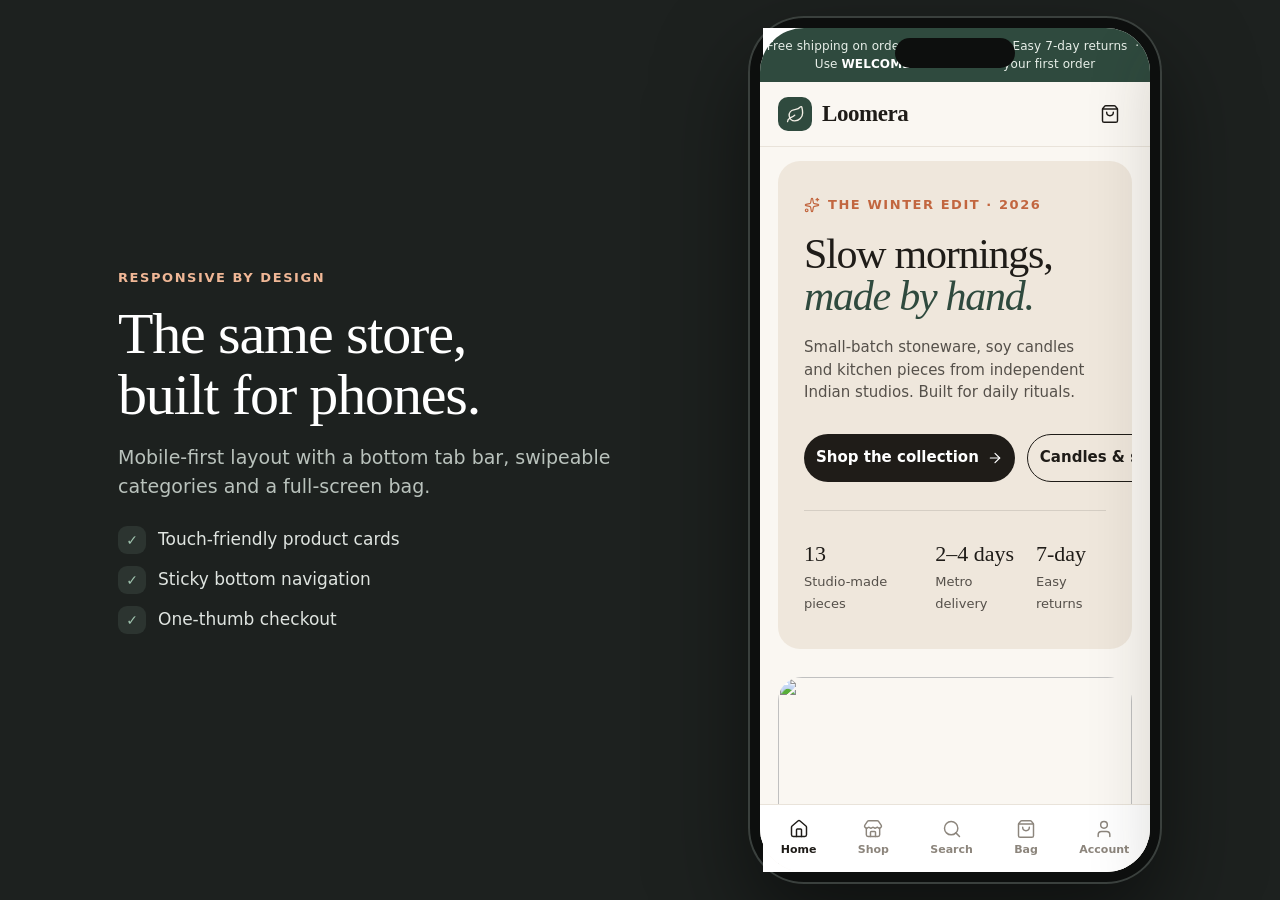
==== app/showcase.html @ d0f34fd9 "Add storefront app source" ====
<!doctype html>
<html><head><meta charset="utf-8"><link rel="stylesheet" href="styles.css">
<style>
body{background:#1d211f;color:#fff;margin:0;height:100vh;overflow:hidden;display:flex;align-items:center;justify-content:center;gap:110px}
.txt{max-width:520px}
.txt .eyebrow{color:#f0b796}
.txt h2{font-family:Fraunces,serif;font-weight:500;font-size:58px;line-height:1.04;letter-spacing:-.02em;margin:16px 0 18px}
.txt p{color:#b9c2bc;font-size:19px;margin:0 0 26px}
.txt ul{list-style:none;padding:0;margin:0;display:grid;gap:12px}
.txt li{display:flex;gap:12px;align-items:center;color:#dfe4e0;font-size:17px}
.txt li b{width:28px;height:28px;border-radius:9px;background:#2c3430;display:grid;place-items:center;color:#9fc3ae;font-size:14px}
.phone{width:414px;height:868px;border-radius:56px;background:#0d0f0e;padding:12px;box-shadow:0 40px 90px rgba(0,0,0,.5),0 0 0 2px #3a403d inset}
.phone iframe{width:390px;height:844px;border:0;border-radius:44px;background:#faf7f2;display:block}
.notch{position:absolute;width:120px;height:30px;background:#0d0f0e;border-radius:20px;left:50%;transform:translateX(-50%);top:22px;z-index:3}
.pw{position:relative}
</style></head>
<body>
<div class="txt">
  <span class="eyebrow">Responsive by design</span>
  <h2>The same store,<br>built for phones.</h2>
  <p>Mobile-first layout with a bottom tab bar, swipeable categories and a full-screen bag.</p>
  <ul><li><b>✓</b>Touch-friendly product cards</li><li><b>✓</b>Sticky bottom navigation</li><li><b>✓</b>One-thumb checkout</li></ul>
</div>
<div class="pw"><div class="notch"></div><div class="phone"><iframe id="ph" src="index.html#/"></iframe></div></div>
</body></html>
---- app/styles.css ----
@font-face{font-family:Jakarta;src:url(fonts/plus-jakarta-sans-latin-400-normal.woff2) format('woff2');font-weight:400}
@font-face{font-family:Jakarta;src:url(fonts/plus-jakarta-sans-latin-500-normal.woff2) format('woff2');font-weight:500}
@font-face{font-family:Jakarta;src:url(fonts/plus-jakarta-sans-latin-600-normal.woff2) format('woff2');font-weight:600}
@font-face{font-family:Jakarta;src:url(fonts/plus-jakarta-sans-latin-700-normal.woff2) format('woff2');font-weight:700}
@font-face{font-family:Jakarta;src:url(fonts/plus-jakarta-sans-latin-800-normal.woff2) format('woff2');font-weight:800}
@font-face{font-family:Fraunces;src:url(fonts/fraunces-latin-400-normal.woff2) format('woff2');font-weight:400}
@font-face{font-family:Fraunces;src:url(fonts/fraunces-latin-500-normal.woff2) format('woff2');font-weight:500}
@font-face{font-family:Fraunces;src:url(fonts/fraunces-latin-600-normal.woff2) format('woff2');font-weight:600}
@font-face{font-family:Fraunces;src:url(fonts/fraunces-latin-400-italic.woff2) format('woff2');font-weight:400;font-style:italic}

:root{
  --bg:#faf7f2;--paper:#ffffff;--ink:#1f1c18;--ink2:#55504a;--ink3:#8c857c;--line:#e9e3da;--line2:#f1ece5;
  --brand:#2f4a3e;--brand2:#3f6152;--brand-soft:#e5ece7;--accent:#c2663f;--accent-soft:#f7e6dc;
  --ok:#2e7d55;--ok-soft:#e3f2e9;--warn:#b7791f;--warn-soft:#fbf0dc;--info:#3361a8;--info-soft:#e4ecf8;--bad:#b3403a;--bad-soft:#f8e3e1;
  --r:14px;--r2:20px;--sh:0 1px 2px rgba(31,28,24,.05),0 8px 24px rgba(31,28,24,.06);--sh2:0 24px 60px rgba(31,28,24,.16);
}
*{box-sizing:border-box}
html,body{margin:0}
body{font-family:Jakarta,system-ui,sans-serif;background:var(--bg);color:var(--ink);font-size:15px;line-height:1.5;-webkit-font-smoothing:antialiased}
a{color:inherit;text-decoration:none}
button,input,select{font:inherit;color:inherit}
button{cursor:pointer;border:0;background:none}
.serif{font-family:Fraunces,Georgia,serif;letter-spacing:-.01em}
.wrap{max-width:1320px;margin:0 auto;padding:0 40px}
svg.i{width:20px;height:20px;stroke:currentColor;fill:none;stroke-width:1.75;stroke-linecap:round;stroke-linejoin:round;flex:none}
svg.i.sm{width:16px;height:16px}svg.i.xs{width:14px;height:14px}svg.i.lg{width:24px;height:24px}
.muted{color:var(--ink3)}
.hidden{display:none!important}

/* buttons */
.btn{display:inline-flex;align-items:center;justify-content:center;gap:8px;height:48px;padding:0 24px;border-radius:999px;font-weight:600;transition:.2s;white-space:nowrap}
.btn-dark{background:var(--ink);color:#fff}.btn-dark:hover{background:#000}
.btn-brand{background:var(--brand);color:#fff}.btn-brand:hover{background:var(--brand2)}
.btn-line{border:1.5px solid var(--ink);}
.btn-light{background:#fff;color:var(--ink)}
.btn-block{width:100%}
.btn:disabled{opacity:.5;cursor:default}
.chip{display:inline-flex;align-items:center;gap:6px;height:34px;padding:0 14px;border-radius:999px;border:1px solid var(--line);background:#fff;font-size:13.5px;font-weight:500}
.chip.on{background:var(--ink);color:#fff;border-color:var(--ink)}
.badge{display:inline-flex;align-items:center;height:24px;padding:0 10px;border-radius:999px;font-size:12px;font-weight:700;letter-spacing:.02em}

/* header */
.announce{background:var(--brand);color:#e8efe9;font-size:13px;text-align:center;padding:9px 0;letter-spacing:.01em}
.announce b{color:#fff}
header.top{position:sticky;top:0;z-index:40;background:rgba(250,247,242,.92);backdrop-filter:blur(12px);border-bottom:1px solid var(--line)}
header.top .wrap{display:flex;align-items:center;height:76px;gap:36px}
.logo{display:flex;align-items:center;gap:10px;font-family:Fraunces,serif;font-size:27px;font-weight:600;letter-spacing:-.02em}
.logo .mark{width:34px;height:34px;border-radius:10px;background:var(--brand);display:grid;place-items:center;color:#f3efe6}
.logo .mark svg{width:19px;height:19px}
nav.main{display:flex;gap:28px;font-weight:500;font-size:14.5px;color:var(--ink2)}
nav.main a{position:relative;padding:6px 0}
nav.main a.on,nav.main a:hover{color:var(--ink)}
nav.main a.on:after{content:"";position:absolute;left:0;right:0;bottom:-2px;height:2px;background:var(--ink);border-radius:2px}
.hdr-right{margin-left:auto;display:flex;align-items:center;gap:6px}
.search{position:relative;width:300px}
.search input{width:100%;height:44px;border-radius:999px;border:1px solid var(--line);background:#fff;padding:0 18px 0 44px;outline:none;transition:.2s}
.search input:focus{border-color:var(--ink);box-shadow:0 0 0 4px rgba(31,28,24,.06)}
.search>svg{position:absolute;left:16px;top:12px;color:var(--ink3)}
.suggest{position:absolute;top:52px;left:0;right:-80px;background:#fff;border-radius:16px;box-shadow:var(--sh2);padding:10px;border:1px solid var(--line)}
.suggest .s-h{font-size:12px;font-weight:700;color:var(--ink3);text-transform:uppercase;letter-spacing:.08em;padding:6px 10px}
.suggest a{display:flex;align-items:center;gap:12px;padding:8px 10px;border-radius:12px}
.suggest a:hover,.suggest a.hl{background:var(--line2)}
.suggest img{width:44px;height:44px;border-radius:10px;object-fit:cover}
.suggest .p{margin-left:auto;font-weight:600}
.icon-btn{position:relative;width:44px;height:44px;border-radius:999px;display:grid;place-items:center;transition:.2s}
.icon-btn:hover{background:var(--line2)}
.icon-btn .count{position:absolute;top:4px;right:2px;min-width:19px;height:19px;padding:0 5px;border-radius:999px;background:var(--accent);color:#fff;font-size:11px;font-weight:700;display:grid;place-items:center;border:2px solid var(--bg)}
.bump{animation:bump .5s}
@keyframes bump{30%{transform:scale(1.35)}}

/* hero */
.hero{padding:34px 0 10px}
.hero-grid{display:grid;grid-template-columns:1.05fr 1fr;gap:28px;align-items:stretch}
.hero-copy{background:#efe7dc;border-radius:28px;padding:64px 56px;display:flex;flex-direction:column;justify-content:center;position:relative;overflow:hidden}
.eyebrow{display:inline-flex;align-items:center;gap:8px;font-size:13px;font-weight:700;letter-spacing:.12em;text-transform:uppercase;color:var(--accent)}
.hero h1{font-family:Fraunces,serif;font-weight:500;font-size:66px;line-height:1.02;letter-spacing:-.03em;margin:18px 0 18px}
.hero h1 em{font-style:italic;color:var(--brand)}
.hero p{font-size:17px;color:var(--ink2);max-width:440px;margin:0 0 30px}
.hero-ctas{display:flex;gap:12px}
.hero-stats{display:flex;gap:36px;margin-top:44px;padding-top:26px;border-top:1px solid rgba(31,28,24,.12)}
.hero-stats b{display:block;font-family:Fraunces,serif;font-size:28px;font-weight:500}
.hero-stats span{font-size:13px;color:var(--ink2)}
.hero-art{display:grid;grid-template-columns:1fr 1fr;grid-template-rows:1fr 1fr;gap:16px;min-height:560px}
.hero-art .tile{border-radius:24px;overflow:hidden;position:relative}
.hero-art .tile img{width:100%;height:100%;object-fit:cover;transition:transform 1.2s}
.hero-art .tile:hover img{transform:scale(1.04)}
.hero-art .t1{grid-row:span 2}
.tile .tag{position:absolute;left:16px;bottom:16px;background:rgba(255,255,255,.92);backdrop-filter:blur(8px);border-radius:14px;padding:10px 14px;font-size:13px;box-shadow:var(--sh)}
.tile .tag b{display:block;font-size:14px}

/* trust strip */
.trust{display:grid;grid-template-columns:repeat(4,1fr);gap:16px;margin:28px 0 8px}
.trust>div{display:flex;align-items:center;gap:14px;background:#fff;border:1px solid var(--line);border-radius:18px;padding:18px 20px}
.trust .ic{width:42px;height:42px;border-radius:12px;background:var(--brand-soft);color:var(--brand);display:grid;place-items:center}
.trust b{display:block;font-size:14.5px}.trust span{font-size:13px;color:var(--ink3)}

/* section */
.sec{padding:56px 0 8px}
.sec-h{display:flex;align-items:flex-end;justify-content:space-between;margin-bottom:26px}
.sec-h h2{font-family:Fraunces,serif;font-weight:500;font-size:40px;letter-spacing:-.02em;margin:6px 0 0;line-height:1.1}
.link-arrow{display:inline-flex;align-items:center;gap:6px;font-weight:600}
.cats{display:grid;grid-template-columns:repeat(5,1fr);gap:16px}
.cat{background:#fff;border-radius:22px;overflow:hidden;border:1px solid var(--line);transition:.25s}
.cat:hover{transform:translateY(-4px);box-shadow:var(--sh)}
.cat img{width:100%;aspect-ratio:1/1;object-fit:cover;display:block}
.cat div{padding:14px 18px;display:flex;justify-content:space-between;align-items:center;font-weight:600}
.cat div span{font-weight:500;font-size:13px;color:var(--ink3)}

/* product grid */
.grid{display:grid;grid-template-columns:repeat(4,1fr);gap:22px}
.card{position:relative}
.card .media{display:block;position:relative;border-radius:20px;overflow:hidden;background:#eee;aspect-ratio:1/1.08}
.card .media img{position:absolute;inset:0;width:100%;height:100%;object-fit:cover;transition:opacity .5s,transform .8s}
.card .media img.alt{opacity:0}
.card:hover .media img.alt{opacity:1}
.card:hover .media img{transform:scale(1.03)}
.card .badges{position:absolute;left:12px;top:12px;display:flex;gap:6px;z-index:2}
.b-new{background:#fff;color:var(--ink)}.b-sale{background:var(--accent);color:#fff}.b-low{background:var(--warn-soft);color:var(--warn)}
.card .wish{position:absolute;right:12px;top:12px;z-index:2;width:40px;height:40px;border-radius:999px;background:rgba(255,255,255,.92);display:grid;place-items:center;transition:.2s}
.card .wish.on{color:var(--accent)}.card .wish.on svg{fill:var(--accent)}
.card .quick{position:absolute;left:12px;right:12px;bottom:12px;z-index:2;transform:translateY(14px);opacity:0;transition:.25s}
.card:hover .quick{transform:none;opacity:1}
.card .quick .btn{height:44px;width:100%;background:rgba(255,255,255,.96);color:var(--ink);box-shadow:var(--sh)}
.card .quick .btn:hover{background:var(--ink);color:#fff}
.card .meta{padding:14px 4px 0}
.card .cat-l{font-size:12.5px;color:var(--ink3);font-weight:500}
.card h3{margin:3px 0 6px;font-size:16px;font-weight:600}
.price{display:flex;align-items:baseline;gap:8px;font-weight:700}
.price s{color:var(--ink3);font-weight:500;font-size:13.5px}
.price .off{color:var(--accent);font-size:13px;font-weight:700}
.rating{display:inline-flex;align-items:center;gap:4px;font-size:13px;color:var(--ink2);font-weight:600}
.rating svg{color:#d39b2a;fill:#d39b2a}
.swatches{display:flex;gap:6px;margin-top:8px}
.sw{width:18px;height:18px;border-radius:999px;border:2px solid #fff;box-shadow:0 0 0 1px var(--line)}

/* promo banner */
.promo{margin-top:56px;border-radius:28px;background:var(--brand);color:#eef2ee;display:grid;grid-template-columns:1.2fr 1fr;overflow:hidden}
.promo .c{padding:56px}
.promo h3{font-family:Fraunces,serif;font-weight:500;font-size:44px;line-height:1.05;margin:12px 0 14px;color:#fff}
.promo .code{display:inline-flex;gap:10px;align-items:center;border:1.5px dashed rgba(255,255,255,.5);border-radius:12px;padding:10px 16px;font-weight:700;letter-spacing:.08em;margin:6px 0 24px}
.promo .imgs{display:grid;grid-template-columns:1fr 1fr}
.promo .imgs img{width:100%;height:100%;object-fit:cover}

footer.foot{margin-top:72px;background:#f1ebe2;padding:56px 0 28px;font-size:14px;color:var(--ink2)}
.foot-grid{display:grid;grid-template-columns:1.4fr 1fr 1fr 1fr 1.3fr;gap:32px}
.foot h4{color:var(--ink);margin:0 0 14px;font-size:14px}
.foot a{display:block;padding:4px 0}
.news{display:flex;gap:8px;margin-top:12px}
.news input{flex:1;height:46px;border-radius:999px;border:1px solid var(--line);padding:0 18px;background:#fff}
.foot-bottom{margin-top:40px;padding-top:22px;border-top:1px solid #e2d9cc;display:flex;justify-content:space-between;font-size:13px}
.pay-icons{display:flex;gap:8px}
.pay-icons span{border:1px solid #dcd2c4;background:#fff;border-radius:6px;padding:3px 8px;font-size:11.5px;font-weight:700;color:var(--ink2)}

/* listing */
.crumbs{display:flex;align-items:center;gap:6px;font-size:13.5px;color:var(--ink3);padding:26px 0 6px}
.crumbs svg{width:14px;height:14px}
.plp-head{display:flex;justify-content:space-between;align-items:flex-end;margin:6px 0 24px}
.plp-head h1{font-family:Fraunces,serif;font-weight:500;font-size:46px;margin:0;letter-spacing:-.02em}
.plp{display:grid;grid-template-columns:260px 1fr;gap:36px}
.filters{position:sticky;top:100px;align-self:start}
.f-group{border-bottom:1px solid var(--line);padding:18px 0}
.f-group h5{margin:0 0 12px;font-size:14px;display:flex;justify-content:space-between}
.f-opt{display:flex;align-items:center;gap:10px;padding:6px 0;font-size:14px;color:var(--ink2);cursor:pointer}
.box{width:20px;height:20px;border-radius:6px;border:1.5px solid #cfc7bb;display:grid;place-items:center;background:#fff;transition:.15s}
.f-opt.on .box{background:var(--ink);border-color:var(--ink);color:#fff}
.f-opt .box svg{width:13px;height:13px;stroke-width:3;opacity:0}.f-opt.on .box svg{opacity:1}
.f-opt .n{margin-left:auto;font-size:12.5px;color:var(--ink3)}
.f-colors{display:flex;flex-wrap:wrap;gap:10px}
.f-colors button{width:30px;height:30px;border-radius:999px;border:3px solid #fff;box-shadow:0 0 0 1px var(--line);transition:.15s}
.f-colors button.on{box-shadow:0 0 0 2px var(--ink)}
.range{position:relative;height:30px}
.range input{width:100%;accent-color:var(--ink)}
.range-vals{display:flex;justify-content:space-between;font-size:13px;font-weight:600}
.toolbar{display:flex;align-items:center;gap:10px;margin-bottom:22px}
.toolbar .res{color:var(--ink3);font-size:14px;margin-right:auto}
.sel{height:40px;border-radius:999px;border:1px solid var(--line);background:#fff;padding:0 16px;font-weight:500;font-size:14px}
.active-f{display:flex;gap:8px;flex-wrap:wrap}
.active-f .chip svg{width:14px;height:14px}

/* PDP */
.pdp{display:grid;grid-template-columns:1.15fr 1fr;gap:56px;padding-bottom:20px}
.gallery{display:grid;grid-template-columns:84px 1fr;gap:16px;position:sticky;top:96px;align-self:start}
.thumbs{display:flex;flex-direction:column;gap:12px}
.thumbs img{width:84px;height:84px;border-radius:14px;object-fit:cover;cursor:pointer;opacity:.6;border:2px solid transparent;transition:.2s}
.thumbs img.on{opacity:1;border-color:var(--ink)}
.main-img{border-radius:26px;overflow:hidden;aspect-ratio:1/1;position:relative}
.main-img img{width:100%;height:100%;object-fit:cover;display:block;transition:opacity .35s}
.pdp-info .cat-l{font-size:13px;font-weight:700;letter-spacing:.1em;text-transform:uppercase;color:var(--accent)}
.pdp-info h1{font-family:Fraunces,serif;font-size:46px;font-weight:500;letter-spacing:-.02em;line-height:1.05;margin:10px 0 12px}
.pdp-info .price{font-size:26px;margin:18px 0 4px}
.pdp-info .price s{font-size:17px}
.tax{font-size:13px;color:var(--ink3)}
.lead{color:var(--ink2);font-size:16px;margin:18px 0 6px}
.opt-label{font-weight:600;font-size:14px;margin:26px 0 12px}.opt-label span{color:var(--ink3);font-weight:500}
.var-sw{display:flex;gap:12px}
.var-sw button{width:44px;height:44px;border-radius:999px;border:4px solid #fff;box-shadow:0 0 0 1px var(--line);transition:.15s}
.var-sw button.on{box-shadow:0 0 0 2px var(--ink)}
.buy-row{display:flex;gap:12px;margin-top:26px}
.qty{display:flex;align-items:center;height:52px;border-radius:999px;border:1.5px solid var(--line);background:#fff}
.qty button{width:46px;height:100%;display:grid;place-items:center}
.qty span{width:30px;text-align:center;font-weight:700}
.buy-row .btn{height:52px;flex:1}
.pin{margin-top:24px;background:#fff;border:1px solid var(--line);border-radius:18px;padding:18px 20px}
.pin-row{display:flex;gap:10px;margin-top:10px}
.pin-row input{flex:1;height:44px;border-radius:12px;border:1px solid var(--line);padding:0 14px;outline:none}
.pin-row input:focus{border-color:var(--ink)}
.pin-ok{display:flex;gap:10px;align-items:flex-start;margin-top:12px;color:var(--ok);font-size:14px;font-weight:600}
.pin-ok span{display:block;color:var(--ink3);font-weight:500}
.perks{display:grid;grid-template-columns:repeat(3,1fr);gap:10px;margin-top:16px}
.perks div{display:flex;gap:8px;align-items:center;font-size:13px;color:var(--ink2);background:var(--line2);border-radius:12px;padding:10px 12px}
.acc{border-top:1px solid var(--line);margin-top:26px}
.acc details{border-bottom:1px solid var(--line);padding:16px 0}
.acc summary{list-style:none;display:flex;justify-content:space-between;font-weight:600;cursor:pointer}
.acc p{color:var(--ink2);margin:10px 0 0;font-size:14.5px}

/* cart drawer */
.scrim{position:fixed;inset:0;background:rgba(31,28,24,.36);z-index:60;opacity:0;pointer-events:none;transition:.3s}
.scrim.on{opacity:1;pointer-events:auto}
.drawer{position:fixed;top:0;right:0;bottom:0;width:460px;background:var(--bg);z-index:61;transform:translateX(100%);transition:transform .38s cubic-bezier(.2,.8,.2,1);display:flex;flex-direction:column;box-shadow:var(--sh2)}
.drawer.on{transform:none}
.dr-h{display:flex;align-items:center;justify-content:space-between;padding:22px 26px;border-bottom:1px solid var(--line)}
.dr-h h3{margin:0;font-family:Fraunces,serif;font-weight:500;font-size:26px}
.ship-bar{padding:16px 26px;border-bottom:1px solid var(--line);font-size:13.5px}
.bar{height:6px;border-radius:9px;background:var(--line);margin-top:10px;overflow:hidden}
.bar i{display:block;height:100%;background:var(--brand);border-radius:9px;transition:width .6s}
.dr-items{flex:1;overflow:auto;padding:8px 26px}
.line{display:grid;grid-template-columns:84px 1fr auto;gap:14px;padding:16px 0;border-bottom:1px solid var(--line2);align-items:center}
.line img{width:84px;height:84px;border-radius:14px;object-fit:cover}
.line h4{margin:0;font-size:15px}
.line .v{font-size:13px;color:var(--ink3)}
.line .qty{height:36px;margin-top:8px;width:max-content}
.line .qty button{width:34px}
.line .rm{color:var(--ink3);font-size:12.5px;display:flex;gap:4px;align-items:center;margin-top:6px}
.line .lp{font-weight:700;text-align:right}
.dr-f{padding:20px 26px 26px;border-top:1px solid var(--line);background:#fff}
.coupon{display:flex;gap:8px;margin-bottom:16px}
.coupon input{flex:1;height:44px;border-radius:12px;border:1px solid var(--line);padding:0 14px;text-transform:uppercase;outline:none}
.coupon .btn{height:44px}
.coupon-ok{display:flex;align-items:center;gap:8px;background:var(--ok-soft);color:var(--ok);font-weight:600;font-size:13.5px;border-radius:12px;padding:10px 14px;margin-bottom:14px}
.sum-row{display:flex;justify-content:space-between;padding:4px 0;font-size:14.5px;color:var(--ink2)}
.sum-row.t{color:var(--ink);font-weight:800;font-size:18px;padding-top:12px;margin-top:8px;border-top:1px dashed var(--line)}
.sum-row .g{color:var(--ok);font-weight:600}
.empty{text-align:center;padding:60px 20px;color:var(--ink3)}

/* checkout */
.co{display:grid;grid-template-columns:1.35fr 1fr;gap:40px;padding:10px 0 40px}
.steps{display:flex;gap:10px;align-items:center;margin:8px 0 26px}
.step{display:flex;align-items:center;gap:10px;font-weight:600;font-size:14px;color:var(--ink3)}
.step .n{width:30px;height:30px;border-radius:999px;display:grid;place-items:center;border:1.5px solid var(--line);background:#fff;font-size:13px}
.step.on{color:var(--ink)}.step.on .n{background:var(--ink);color:#fff;border-color:var(--ink)}
.step.done .n{background:var(--ok);color:#fff;border-color:var(--ok)}
.step-sep{flex:0 0 40px;height:1.5px;background:var(--line)}
.panel{background:#fff;border:1px solid var(--line);border-radius:22px;padding:28px;margin-bottom:18px}
.panel h3{margin:0 0 18px;font-size:19px;display:flex;align-items:center;gap:10px}
.form{display:grid;grid-template-columns:1fr 1fr;gap:14px}
.form .full{grid-column:1/-1}
.fld label{display:block;font-size:12.5px;font-weight:600;color:var(--ink2);margin-bottom:6px}
.fld input,.fld select{width:100%;height:48px;border-radius:12px;border:1px solid var(--line);padding:0 14px;background:#fff;outline:none;transition:.15s}
.fld input:focus{border-color:var(--ink);box-shadow:0 0 0 4px rgba(31,28,24,.05)}
.opts{display:grid;gap:10px}
.opt{display:flex;align-items:center;gap:14px;border:1.5px solid var(--line);border-radius:16px;padding:16px 18px;cursor:pointer;transition:.15s}
.opt.on{border-color:var(--ink);background:#fcfaf7}
.radio{width:20px;height:20px;border-radius:999px;border:1.5px solid #cfc7bb;display:grid;place-items:center}
.opt.on .radio{border-color:var(--ink)}.opt.on .radio:after{content:"";width:10px;height:10px;border-radius:9px;background:var(--ink)}
.opt b{display:block;font-size:14.5px}.opt span{font-size:13px;color:var(--ink3)}
.opt .r{margin-left:auto;font-weight:700}
.testmode{display:inline-flex;align-items:center;gap:6px;background:var(--warn-soft);color:var(--warn);font-size:12px;font-weight:700;border-radius:999px;padding:4px 10px;margin-left:auto}
.card-fields{display:grid;grid-template-columns:2fr 1fr 1fr;gap:12px;margin-top:14px}
.summary{position:sticky;top:96px;align-self:start}
.sum-line{display:flex;gap:12px;align-items:center;padding:10px 0}
.sum-line .im{position:relative}
.sum-line img{width:60px;height:60px;border-radius:12px;object-fit:cover}
.sum-line .q{position:absolute;top:-6px;right:-6px;width:22px;height:22px;border-radius:99px;background:var(--ink);color:#fff;font-size:11px;font-weight:700;display:grid;place-items:center}
.sum-line b{font-size:14px;display:block}.sum-line span{font-size:12.5px;color:var(--ink3)}
.sum-line .p{margin-left:auto;font-weight:700;font-size:14px}
.secure{display:flex;align-items:center;justify-content:center;gap:6px;font-size:12.5px;color:var(--ink3);margin-top:12px}
.processing{position:fixed;inset:0;background:rgba(250,247,242,.9);backdrop-filter:blur(6px);z-index:80;display:grid;place-items:center;text-align:center}
.spinner{width:56px;height:56px;border-radius:99px;border:4px solid var(--line);border-top-color:var(--brand);animation:spin .8s linear infinite;margin:0 auto 18px}
@keyframes spin{to{transform:rotate(360deg)}}

/* success / tracking */
.success{max-width:880px;margin:30px auto 0;text-align:center}
.tick{width:84px;height:84px;border-radius:999px;background:var(--ok);color:#fff;display:grid;place-items:center;margin:0 auto 20px;animation:pop .6s cubic-bezier(.2,1.6,.4,1)}
.tick svg{width:42px;height:42px;stroke-width:3}
@keyframes pop{0%{transform:scale(0)}100%{transform:scale(1)}}
.success h1{font-family:Fraunces,serif;font-weight:500;font-size:46px;margin:0 0 8px}
.track{display:grid;grid-template-columns:1.3fr 1fr;gap:20px;text-align:left;margin-top:34px}
.timeline{position:relative;padding-left:8px}
.tl{display:flex;gap:16px;position:relative;padding-bottom:26px}
.tl:last-child{padding-bottom:0}
.tl:before{content:"";position:absolute;left:17px;top:36px;bottom:0;width:2px;background:var(--line)}
.tl:last-child:before{display:none}
.tl.done:before{background:var(--ok)}
.tl .dot{width:36px;height:36px;border-radius:999px;display:grid;place-items:center;background:var(--line2);color:var(--ink3);flex:none;z-index:1}
.tl.done .dot{background:var(--ok);color:#fff}
.tl.now .dot{background:var(--brand);color:#fff;box-shadow:0 0 0 6px var(--brand-soft)}
.tl b{display:block;font-size:15px}.tl span{font-size:13px;color:var(--ink3)}
.kv{display:flex;justify-content:space-between;padding:8px 0;font-size:14px;border-bottom:1px solid var(--line2)}
.kv span{color:var(--ink3)}
.confetti{position:fixed;inset:0;pointer-events:none;z-index:90;overflow:hidden}
.confetti i{position:absolute;top:-20px;width:10px;height:14px;border-radius:2px;animation:fall 2.4s cubic-bezier(.3,.6,.5,1) forwards}
@keyframes fall{to{transform:translateY(110vh) rotate(720deg)}}

/* toast */
.toast{position:fixed;left:50%;bottom:32px;transform:translate(-50%,30px);background:var(--ink);color:#fff;padding:14px 20px;border-radius:14px;display:flex;gap:12px;align-items:center;z-index:95;opacity:0;transition:.35s;box-shadow:var(--sh2);font-weight:500}
.toast.on{opacity:1;transform:translate(-50%,0)}
.toast img{width:38px;height:38px;border-radius:9px;object-fit:cover}

/* admin */
.admin{display:grid;grid-template-columns:250px 1fr;min-height:100vh;background:#f5f3ef}
.side{background:#1d211f;color:#c9cfca;padding:24px 16px;display:flex;flex-direction:column;gap:4px;position:sticky;top:0;height:100vh}
.side .logo{color:#fff;font-size:23px;padding:0 10px 22px}
.side .logo .mark{background:#3f6152}
.side a{display:flex;align-items:center;gap:12px;padding:11px 12px;border-radius:12px;font-size:14px;font-weight:500}
.side a.on{background:#2c3430;color:#fff}
.side a .cnt{margin-left:auto;background:var(--accent);color:#fff;font-size:11px;font-weight:700;border-radius:99px;padding:1px 8px}
.side .sep{font-size:11px;letter-spacing:.12em;text-transform:uppercase;color:#7c857f;padding:18px 12px 6px}
.side .store-l{margin-top:auto;background:#2c3430;border-radius:14px;padding:14px;font-size:13px}
.adm-main{padding:26px 34px 40px}
.adm-top{display:flex;align-items:center;gap:14px;margin-bottom:24px}
.adm-top h1{margin:0;font-size:26px;font-weight:700;letter-spacing:-.01em}
.adm-top .sub{color:var(--ink3);font-size:14px}
.adm-top .r{margin-left:auto;display:flex;gap:10px;align-items:center}
.live{display:inline-flex;align-items:center;gap:8px;background:var(--ok-soft);color:var(--ok);font-weight:700;font-size:12.5px;border-radius:99px;padding:6px 12px}
.live i{width:8px;height:8px;border-radius:9px;background:var(--ok);animation:pulse 1.4s infinite}
@keyframes pulse{50%{opacity:.3}}
.avatar{width:40px;height:40px;border-radius:99px;background:var(--brand);color:#fff;display:grid;place-items:center;font-weight:700}
.kpis{display:grid;grid-template-columns:repeat(4,1fr);gap:16px}
.kpi{background:#fff;border-radius:18px;padding:20px;border:1px solid #ebe7e0}
.kpi .h{display:flex;justify-content:space-between;align-items:center;color:var(--ink3);font-size:13.5px;font-weight:600}
.kpi .h .ic{width:36px;height:36px;border-radius:10px;display:grid;place-items:center}
.kpi .v{font-size:30px;font-weight:800;letter-spacing:-.02em;margin:10px 0 4px}
.delta{font-size:12.5px;font-weight:700;color:var(--ok)}.delta span{color:var(--ink3);font-weight:500}
.flash{animation:flash 1.6s}
@keyframes flash{0%{background:#e3f2e9}100%{background:transparent}}
.row2{display:grid;grid-template-columns:1.7fr 1fr;gap:16px;margin-top:16px}
.card-a{background:#fff;border-radius:18px;padding:22px;border:1px solid #ebe7e0}
.card-a h3{margin:0;font-size:16px}
.card-a .hh{display:flex;justify-content:space-between;align-items:center;margin-bottom:14px}
.seg{display:flex;background:#f3f0eb;border-radius:10px;padding:3px}
.seg button{padding:6px 12px;border-radius:8px;font-size:12.5px;font-weight:600;color:var(--ink3)}
.seg button.on{background:#fff;color:var(--ink);box-shadow:0 1px 3px rgba(0,0,0,.08)}
table{width:100%;border-collapse:collapse;font-size:13.5px}
th{text-align:left;color:var(--ink3);font-weight:600;font-size:12px;text-transform:uppercase;letter-spacing:.06em;padding:10px 12px;border-bottom:1px solid var(--line)}
td{padding:12px;border-bottom:1px solid var(--line2)}
tr.new-row td{animation:flash 2.5s}
.pill{display:inline-flex;align-items:center;gap:6px;border-radius:99px;padding:3px 10px;font-size:12px;font-weight:700}
.pill:before{content:"";width:6px;height:6px;border-radius:9px;background:currentColor}
.p-new{background:var(--info-soft);color:var(--info)}.p-pack{background:var(--warn-soft);color:var(--warn)}.p-ship{background:var(--brand-soft);color:var(--brand)}.p-del{background:var(--ok-soft);color:var(--ok)}
.cust{display:flex;align-items:center;gap:10px}
.cust i{width:30px;height:30px;border-radius:99px;display:grid;place-items:center;font-style:normal;font-weight:700;font-size:12px;color:#fff}
.inv{display:flex;align-items:center;gap:12px;padding:10px 0;border-bottom:1px solid var(--line2)}
.inv img{width:44px;height:44px;border-radius:10px;object-fit:cover}
.inv b{font-size:13.5px;display:block}.inv span{font-size:12px;color:var(--ink3)}
.inv .stock{margin-left:auto;text-align:right;font-size:12.5px;font-weight:700}
.mini-bar{width:90px;height:5px;border-radius:9px;background:var(--line);margin-top:4px;overflow:hidden}
.mini-bar i{display:block;height:100%;border-radius:9px}
.top-p{display:flex;align-items:center;gap:12px;padding:9px 0}
.top-p img{width:40px;height:40px;border-radius:10px;object-fit:cover}
.top-p .n{font-weight:600;font-size:13.5px}
.top-p .s{margin-left:auto;font-weight:700;font-size:13.5px}

/* overlay used by recorder */
#rec-cursor{position:fixed;z-index:9999;width:26px;height:26px;pointer-events:none;left:-50px;top:-50px;transform:translate(-4px,-3px)}
#rec-cursor svg{width:26px;height:26px;filter:drop-shadow(0 2px 3px rgba(0,0,0,.35))}
.ripple{position:fixed;z-index:9998;width:46px;height:46px;margin:-23px 0 0 -23px;border-radius:99px;border:2.5px solid rgba(47,74,62,.8);pointer-events:none;animation:rip .55s ease-out forwards}
@keyframes rip{from{transform:scale(.3);opacity:1}to{transform:scale(1.4);opacity:0}}
#rec-cap{position:fixed;left:50%;bottom:30px;transform:translateX(-50%) translateY(20px);z-index:9997;background:rgba(29,33,31,.94);color:#fff;border-radius:16px;padding:12px 20px 12px 14px;display:flex;align-items:center;gap:12px;font-weight:600;font-size:16px;opacity:0;transition:.4s;box-shadow:0 18px 40px rgba(0,0,0,.25);pointer-events:none}
#rec-cap.on{opacity:1;transform:translateX(-50%)}
#rec-cap .n{background:#c2663f;border-radius:10px;padding:4px 10px;font-size:13px;letter-spacing:.04em}
.title-card{position:fixed;inset:0;z-index:9990;background:#1d211f;color:#fff;display:grid;place-items:center;text-align:center}
.title-card .logo{color:#fff;font-size:54px;justify-content:center}
.title-card .logo .mark{width:64px;height:64px;border-radius:18px;background:#3f6152}
.title-card .logo .mark svg{width:34px;height:34px}
.title-card h2{font-family:Fraunces,serif;font-weight:400;font-size:30px;margin:18px 0 26px;color:#d8ddd9}
.title-card .stack{display:flex;gap:10px;justify-content:center;flex-wrap:wrap;max-width:900px}
.title-card .stack span{border:1px solid #3c4541;border-radius:99px;padding:8px 16px;font-size:15px;color:#c9cfca}
.title-card .by{margin-top:34px;color:#8f9993;font-size:16px}
.fade-in{animation:fi .8s both}
@keyframes fi{from{opacity:0;transform:translateY(14px)}}

/* mobile */
@media (max-width:700px){
  .wrap{padding:0 18px}
  .announce{font-size:12px}
  header.top .wrap{height:64px;gap:10px}
  nav.main,.search,.hdr-right .hide-m{display:none}
  .logo{font-size:23px}
  .m-menu{display:grid!important}
  .hero{padding-top:14px}
  .hero-grid{grid-template-columns:1fr}
  .hero-copy{padding:34px 26px;border-radius:22px}
  .hero h1{font-size:42px}
  .hero p{font-size:15px}
  .hero-ctas .btn{flex:1;padding:0 12px}
  .hero-stats{gap:20px;margin-top:28px}
  .hero-stats b{font-size:22px}
  .hero-art{min-height:auto;grid-template-columns:1fr 1fr;grid-template-rows:auto}
  .hero-art .t1{grid-row:auto;grid-column:span 2;aspect-ratio:1.4/1}
  .hero-art .tile{aspect-ratio:1/1}
  .trust{grid-template-columns:1fr 1fr;gap:10px}
  .trust div{padding:12px;gap:10px}.trust .ic{width:34px;height:34px}.trust span{display:none}
  .sec{padding-top:36px}
  .sec-h h2{font-size:30px}
  .cats{grid-template-columns:repeat(5,42%);overflow-x:auto;scrollbar-width:none}
  .grid{grid-template-columns:1fr 1fr;gap:14px}
  .card h3{font-size:14px}
  .card .quick{display:none}
  .plp{grid-template-columns:1fr}.filters{display:none}
  .plp-head h1{font-size:34px}
  .pdp{grid-template-columns:1fr;gap:20px}
  .gallery{grid-template-columns:1fr;position:static}.thumbs{flex-direction:row;order:2}.thumbs img{width:64px;height:64px}
  .pdp-info h1{font-size:34px}
  .perks{grid-template-columns:1fr}
  .drawer{width:100%}
  .co{grid-template-columns:1fr}.form{grid-template-columns:1fr}
  .promo{grid-template-columns:1fr}.promo .c{padding:30px}.promo h3{font-size:32px}
  .foot-grid{grid-template-columns:1fr 1fr}
  .track{grid-template-columns:1fr}
  .m-bar{display:flex!important}
  body{padding-bottom:70px}
  #rec-cap{bottom:84px;font-size:14px;white-space:nowrap}
}
.m-menu{display:none!important}
.m-bar{display:none;position:fixed;left:0;right:0;bottom:0;height:68px;background:#fff;border-top:1px solid var(--line);z-index:45;justify-content:space-around;align-items:center}
.m-bar a{display:flex;flex-direction:column;align-items:center;gap:3px;font-size:11px;font-weight:600;color:var(--ink3);position:relative}
.m-bar a.on{color:var(--ink)}
.m-bar .count{position:absolute;top:-5px;right:-2px;min-width:17px;height:17px;border-radius:99px;background:var(--accent);color:#fff;font-size:10px;display:grid;place-items:center;padding:0 4px}
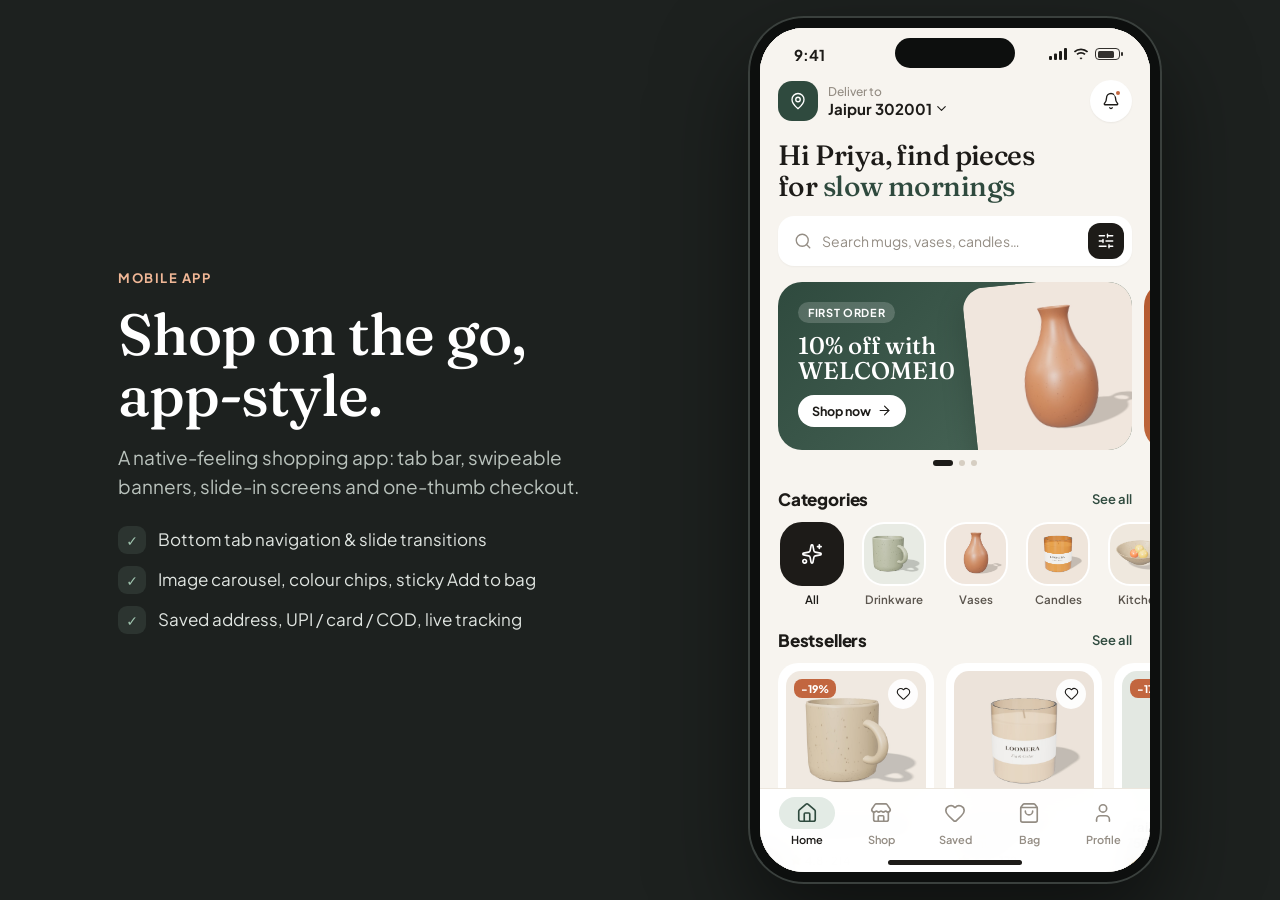
==== commit cf5af364: "Add native-style mobile app UI" ====
--- a/app/showcase.html
+++ b/app/showcase.html
@@ -16,10 +16,10 @@
 </style></head>
 <body>
 <div class="txt">
-  <span class="eyebrow">Responsive by design</span>
-  <h2>The same store,<br>built for phones.</h2>
-  <p>Mobile-first layout with a bottom tab bar, swipeable categories and a full-screen bag.</p>
-  <ul><li><b>✓</b>Touch-friendly product cards</li><li><b>✓</b>Sticky bottom navigation</li><li><b>✓</b>One-thumb checkout</li></ul>
+  <span class="eyebrow">Mobile app</span>
+  <h2>Shop on the go,<br>app-style.</h2>
+  <p>A native-feeling shopping app: tab bar, swipeable banners, slide-in screens and one-thumb checkout.</p>
+  <ul><li><b>✓</b>Bottom tab navigation & slide transitions</li><li><b>✓</b>Image carousel, colour chips, sticky Add to bag</li><li><b>✓</b>Saved address, UPI / card / COD, live tracking</li></ul>
 </div>
-<div class="pw"><div class="notch"></div><div class="phone"><iframe id="ph" src="index.html#/"></iframe></div></div>
+<div class="pw"><div class="notch"></div><div class="phone"><iframe id="ph" src="mobile.html"></iframe></div></div>
 </body></html>
